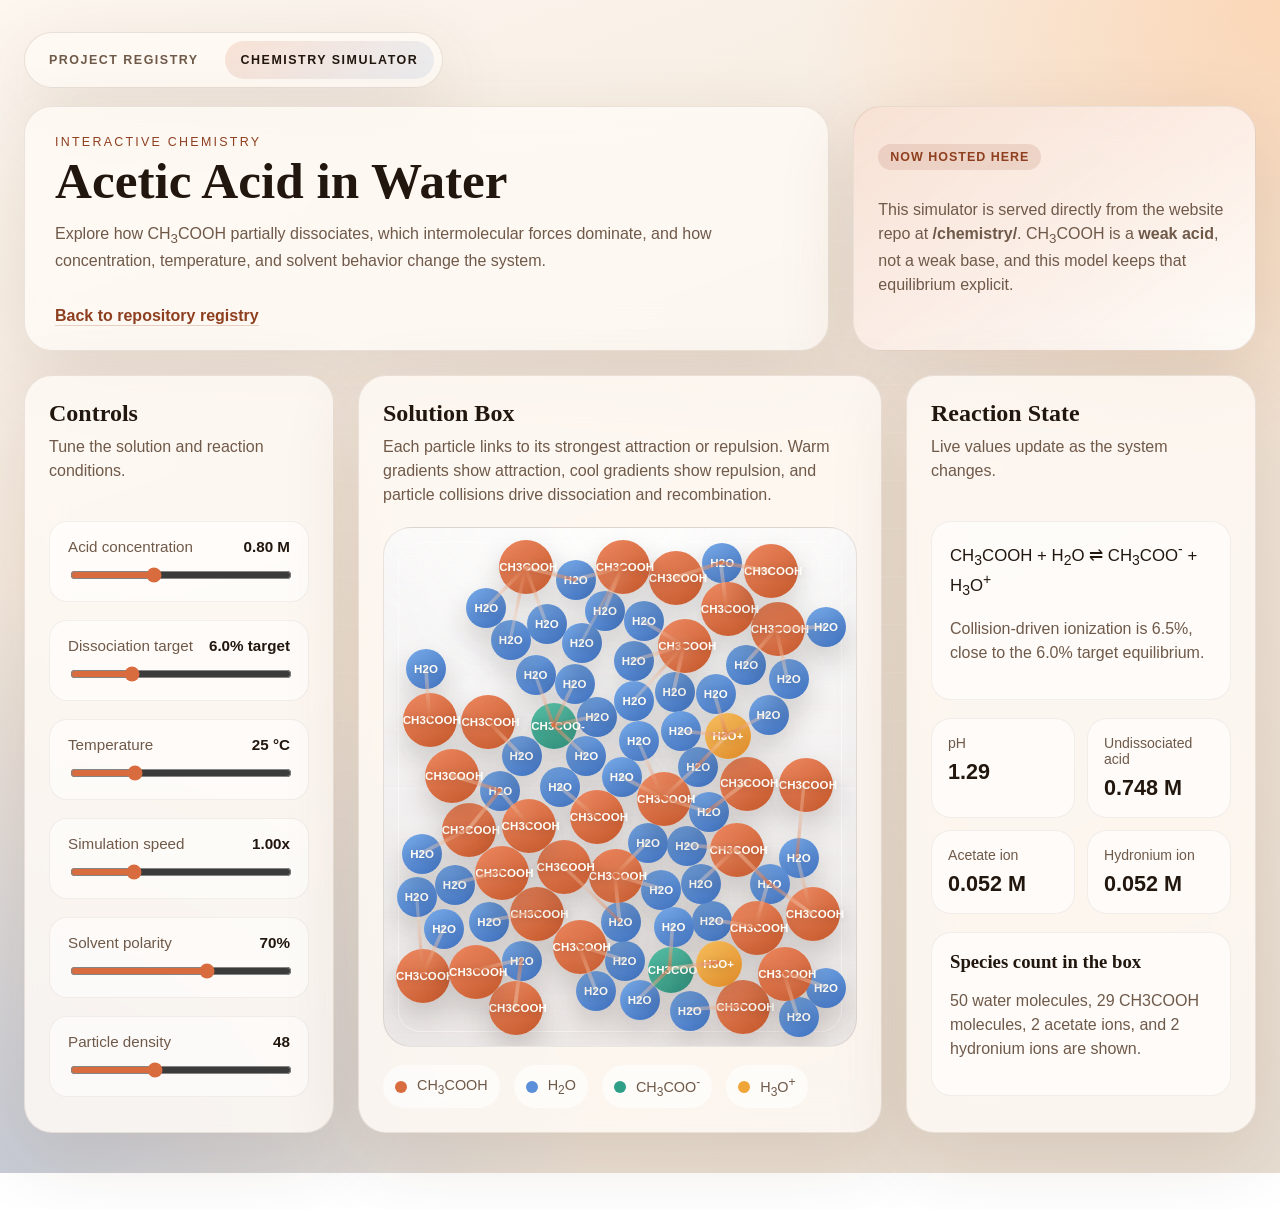
==== chemistry/index.html @ e1f343d8 "Add chemistry simulator tab and static route" ====
<!DOCTYPE html>
<html lang="en">
  <head>
    <meta charset="UTF-8" />
    <meta name="viewport" content="width=device-width, initial-scale=1.0" />
    <title>Grammercy Chemistry Simulator</title>
    <meta
      name="description"
      content="Interactive acetic-acid chemistry simulator served from the Grammercy site."
    />
    <link rel="stylesheet" href="./styles.css" />
  </head>
  <body>
    <div class="app-shell">
      <nav class="site-tabs" aria-label="Site sections">
        <a class="site-tab" href="../">Project Registry</a>
        <a class="site-tab is-active" href="./" aria-current="page">Chemistry Simulator</a>
      </nav>

      <header class="hero">
        <div class="hero-copy">
          <p class="eyebrow">Interactive Chemistry</p>
          <h1>Acetic Acid in Water</h1>
          <p class="lede">
            Explore how CH<sub>3</sub>COOH partially dissociates, which
            intermolecular forces dominate, and how concentration, temperature,
            and solvent behavior change the system.
          </p>
          <a class="hero-link" href="../#projects">Back to repository registry</a>
        </div>
        <div class="hero-note">
          <span class="note-label">Now hosted here</span>
          <p>
            This simulator is served directly from the website repo at
            <strong>/chemistry/</strong>. CH<sub>3</sub>COOH is a
            <strong>weak acid</strong>, not a weak base, and this model keeps
            that equilibrium explicit.
          </p>
        </div>
      </header>

      <main class="dashboard">
        <section class="panel controls">
          <div class="panel-heading">
            <h2>Controls</h2>
            <p>Tune the solution and reaction conditions.</p>
          </div>

          <label class="control">
            <span class="control-top">
              <span>Acid concentration</span>
              <strong id="concentration-value">0.80 M</strong>
            </span>
            <input
              id="concentration"
              type="range"
              min="0.1"
              max="2.0"
              step="0.05"
              value="0.8"
            />
          </label>

          <label class="control">
            <span class="control-top">
              <span>Dissociation target</span>
              <strong id="dissociation-value">6.0% target</strong>
            </span>
            <input
              id="dissociation"
              type="range"
              min="1"
              max="20"
              step="0.5"
              value="6"
            />
          </label>

          <label class="control">
            <span class="control-top">
              <span>Temperature</span>
              <strong id="temperature-value">25 °C</strong>
            </span>
            <input
              id="temperature"
              type="range"
              min="0"
              max="90"
              step="1"
              value="25"
            />
          </label>

          <label class="control">
            <span class="control-top">
              <span>Simulation speed</span>
              <strong id="speed-value">1.0x</strong>
            </span>
            <input
              id="speed"
              type="range"
              min="0.25"
              max="3"
              step="0.05"
              value="1"
            />
          </label>

          <label class="control">
            <span class="control-top">
              <span>Solvent polarity</span>
              <strong id="polarity-value">70%</strong>
            </span>
            <input
              id="polarity"
              type="range"
              min="20"
              max="100"
              step="1"
              value="70"
            />
          </label>

          <label class="control">
            <span class="control-top">
              <span>Particle density</span>
              <strong id="density-value">48</strong>
            </span>
            <input
              id="density"
              type="range"
              min="24"
              max="88"
              step="1"
              value="48"
            />
          </label>
        </section>

        <section class="panel stage-panel">
          <div class="panel-heading">
            <h2>Solution Box</h2>
            <p>
              Each particle links to its strongest attraction or repulsion.
              Warm gradients show attraction, cool gradients show repulsion,
              and particle collisions drive dissociation and recombination.
            </p>
          </div>

          <div class="reaction-stage">
            <svg
              id="force-overlay"
              class="force-overlay"
              viewBox="0 0 800 520"
              preserveAspectRatio="none"
              aria-hidden="true"
            ></svg>
            <div id="particle-layer" class="particle-layer"></div>
          </div>

          <div class="legend">
            <div class="legend-item">
              <span class="swatch acid"></span>
              <span>CH<sub>3</sub>COOH</span>
            </div>
            <div class="legend-item">
              <span class="swatch water"></span>
              <span>H<sub>2</sub>O</span>
            </div>
            <div class="legend-item">
              <span class="swatch acetate"></span>
              <span>CH<sub>3</sub>COO<sup>-</sup></span>
            </div>
            <div class="legend-item">
              <span class="swatch hydronium"></span>
              <span>H<sub>3</sub>O<sup>+</sup></span>
            </div>
          </div>
        </section>

        <section class="panel metrics">
          <div class="panel-heading">
            <h2>Reaction State</h2>
            <p>Live values update as the system changes.</p>
          </div>

          <div class="equation-card">
            <p class="equation">
              CH<sub>3</sub>COOH + H<sub>2</sub>O ⇌ CH<sub>3</sub>COO<sup>-</sup> + H<sub>3</sub>O<sup>+</sup>
            </p>
            <p id="equilibrium-caption" class="equilibrium-caption">
              Partial dissociation keeps the equilibrium left-favored.
            </p>
          </div>

          <div class="metric-grid">
            <article class="metric-card">
              <span class="metric-label">pH</span>
              <strong id="ph-value">2.32</strong>
            </article>
            <article class="metric-card">
              <span class="metric-label">Undissociated acid</span>
              <strong id="acid-remaining">0.752 M</strong>
            </article>
            <article class="metric-card">
              <span class="metric-label">Acetate ion</span>
              <strong id="acetate-value">0.048 M</strong>
            </article>
            <article class="metric-card">
              <span class="metric-label">Hydronium ion</span>
              <strong id="hydronium-value">0.048 M</strong>
            </article>
          </div>

          <div class="species-breakdown">
            <h3>Species count in the box</h3>
            <p id="species-counts">
              45 water molecules, 3 acetate ions, 3 hydronium ions, 45 neutral
              acetic acid molecules.
            </p>
          </div>
        </section>
      </main>
    </div>

    <script src="./app.js"></script>
  </body>
</html>
---- chemistry/styles.css ----
:root {
  --bg: #f6efe5;
  --panel: rgba(255, 251, 246, 0.82);
  --panel-border: rgba(100, 71, 46, 0.12);
  --ink: #22170f;
  --muted: #6f5949;
  --accent: #d86c3f;
  --accent-deep: #8e3f1f;
  --water: #5c8fd9;
  --water-deep: #28539a;
  --acetate: #2f9f88;
  --hydronium: #f0a539;
  --shadow: 0 24px 80px rgba(71, 40, 16, 0.12);
}

* {
  box-sizing: border-box;
}

body {
  margin: 0;
  min-height: 100vh;
  font-family: "Trebuchet MS", "Gill Sans", "Avenir Next", sans-serif;
  color: var(--ink);
  background:
    radial-gradient(circle at top right, rgba(255, 194, 141, 0.5), transparent 28%),
    radial-gradient(circle at bottom left, rgba(92, 143, 217, 0.26), transparent 34%),
    linear-gradient(160deg, #fdf7f0 0%, #f2e5d8 47%, #e7ddd1 100%);
}

body::before {
  content: "";
  position: fixed;
  inset: 0;
  background-image:
    linear-gradient(rgba(255, 255, 255, 0.12) 1px, transparent 1px),
    linear-gradient(90deg, rgba(255, 255, 255, 0.08) 1px, transparent 1px);
  background-size: 48px 48px;
  pointer-events: none;
  mask-image: radial-gradient(circle at center, black 35%, transparent 90%);
}

.app-shell {
  position: relative;
  z-index: 1;
  max-width: 1500px;
  margin: 0 auto;
  padding: 32px 24px 40px;
}

.site-tabs {
  display: inline-flex;
  gap: 10px;
  margin-bottom: 18px;
  padding: 8px;
  border-radius: 999px;
  border: 1px solid rgba(100, 71, 46, 0.14);
  background: rgba(255, 251, 246, 0.7);
  backdrop-filter: blur(18px);
  box-shadow: var(--shadow);
}

.site-tab {
  padding: 12px 16px;
  border-radius: 999px;
  color: var(--muted);
  text-decoration: none;
  font-size: 0.78rem;
  font-weight: 700;
  letter-spacing: 0.12em;
  text-transform: uppercase;
  transition: background 160ms ease, color 160ms ease, transform 160ms ease;
}

.site-tab:hover,
.site-tab:focus-visible {
  color: var(--ink);
  transform: translateY(-1px);
}

.site-tab.is-active {
  background: linear-gradient(135deg, rgba(216, 108, 63, 0.16), rgba(92, 143, 217, 0.12));
  color: var(--ink);
}

.hero {
  display: grid;
  grid-template-columns: 2fr 1fr;
  gap: 24px;
  align-items: stretch;
  margin-bottom: 24px;
}

.hero-copy,
.hero-note,
.panel {
  background: var(--panel);
  backdrop-filter: blur(18px);
  border: 1px solid var(--panel-border);
  border-radius: 28px;
  box-shadow: var(--shadow);
}

.hero-copy {
  padding: 28px 30px 24px;
}

.hero-link {
  display: inline-flex;
  margin-top: 18px;
  color: var(--accent-deep);
  font-weight: 700;
  text-decoration: none;
  border-bottom: 1px solid rgba(142, 63, 31, 0.22);
}

.eyebrow {
  margin: 0 0 8px;
  text-transform: uppercase;
  letter-spacing: 0.18em;
  font-size: 0.78rem;
  color: var(--accent-deep);
}

.hero h1,
.panel-heading h2,
.species-breakdown h3 {
  margin: 0;
  font-family: Georgia, "Iowan Old Style", "Times New Roman", serif;
  font-weight: 700;
}

.hero h1 {
  font-size: clamp(2.6rem, 4vw, 4.2rem);
  line-height: 0.95;
}

.lede,
.hero-note p,
.panel-heading p,
.species-breakdown p,
.equilibrium-caption {
  color: var(--muted);
  line-height: 1.5;
}

.hero-note {
  padding: 24px;
  display: flex;
  flex-direction: column;
  justify-content: center;
  background:
    linear-gradient(145deg, rgba(216, 108, 63, 0.16), rgba(255, 255, 255, 0.55)),
    var(--panel);
}

.note-label {
  display: inline-flex;
  width: fit-content;
  margin-bottom: 12px;
  padding: 6px 12px;
  border-radius: 999px;
  background: rgba(142, 63, 31, 0.12);
  color: var(--accent-deep);
  font-size: 0.78rem;
  font-weight: 700;
  letter-spacing: 0.08em;
  text-transform: uppercase;
}

.dashboard {
  display: grid;
  grid-template-columns: 310px minmax(0, 1fr) 350px;
  gap: 24px;
}

.panel {
  padding: 24px;
}

.panel-heading {
  margin-bottom: 20px;
}

.panel-heading p {
  margin: 8px 0 0;
}

.controls {
  display: flex;
  flex-direction: column;
  gap: 18px;
}

.control {
  display: grid;
  gap: 10px;
  padding: 16px 18px;
  border-radius: 18px;
  background: rgba(255, 255, 255, 0.58);
  border: 1px solid rgba(100, 71, 46, 0.08);
}

.control-top {
  display: flex;
  justify-content: space-between;
  gap: 16px;
  color: var(--muted);
  font-size: 0.95rem;
}

.control strong {
  color: var(--ink);
  font-size: 0.95rem;
}

input[type="range"] {
  width: 100%;
  accent-color: var(--accent);
}

.stage-panel {
  display: flex;
  flex-direction: column;
}

.reaction-stage {
  position: relative;
  flex: 1;
  min-height: 520px;
  overflow: hidden;
  border-radius: 28px;
  background:
    linear-gradient(180deg, rgba(255, 255, 255, 0.58), rgba(167, 195, 227, 0.16)),
    radial-gradient(circle at top center, rgba(255, 255, 255, 0.7), transparent 45%),
    linear-gradient(180deg, rgba(92, 143, 217, 0.07), rgba(216, 108, 63, 0.05));
  border: 1px solid rgba(100, 71, 46, 0.12);
}

.reaction-stage::before {
  content: "";
  position: absolute;
  inset: 14px;
  border-radius: 22px;
  border: 1px solid rgba(255, 255, 255, 0.5);
  pointer-events: none;
}

.force-overlay,
.particle-layer {
  position: absolute;
  inset: 0;
}

.force-overlay {
  z-index: 3;
  pointer-events: none;
}

.particle-layer {
  z-index: 2;
}

.particle {
  position: absolute;
  display: grid;
  place-items: center;
  border-radius: 999px;
  color: #fffdf8;
  text-align: center;
  transform: translate(-50%, -50%);
  box-shadow: 0 14px 28px rgba(34, 23, 15, 0.18);
  transition:
    left 0.2s linear,
    top 0.2s linear,
    width 0.2s ease,
    height 0.2s ease,
    opacity 0.3s ease;
}

.particle span {
  font-size: 0.72rem;
  font-weight: 700;
  letter-spacing: 0.01em;
  line-height: 1.05;
  text-shadow: 0 1px 8px rgba(0, 0, 0, 0.18);
}

.particle.acid {
  background: linear-gradient(145deg, #ee8860, #c4572b);
}

.particle.water {
  background: linear-gradient(145deg, #78abe9, #3f70be);
}

.particle.acetate {
  background: linear-gradient(145deg, #54bea5, #2c8975);
}

.particle.hydronium {
  background: linear-gradient(145deg, #f7be59, #dd8928);
}

.legend {
  display: flex;
  flex-wrap: wrap;
  gap: 14px;
  margin-top: 18px;
}

.legend-item {
  display: inline-flex;
  align-items: center;
  gap: 10px;
  padding: 10px 12px;
  border-radius: 999px;
  background: rgba(255, 255, 255, 0.58);
  color: var(--muted);
  font-size: 0.9rem;
}

.swatch {
  width: 12px;
  height: 12px;
  border-radius: 50%;
}

.swatch.acid {
  background: var(--accent);
}

.swatch.water {
  background: var(--water);
}

.swatch.acetate {
  background: var(--acetate);
}

.swatch.hydronium {
  background: var(--hydronium);
}

.metrics {
  display: flex;
  flex-direction: column;
  gap: 18px;
}

.equation-card,
.metric-card,
.species-breakdown {
  border-radius: 20px;
  background: rgba(255, 255, 255, 0.62);
  border: 1px solid rgba(100, 71, 46, 0.08);
}

.equation-card {
  padding: 18px;
}

.equation {
  margin: 0 0 10px;
  font-size: 1.05rem;
  line-height: 1.4;
}

.metric-grid {
  display: grid;
  grid-template-columns: repeat(2, minmax(0, 1fr));
  gap: 12px;
}

.metric-card {
  padding: 16px;
}

.metric-label {
  display: block;
  margin-bottom: 8px;
  color: var(--muted);
  font-size: 0.88rem;
}

.metric-card strong {
  font-size: 1.35rem;
}

.species-breakdown {
  padding: 18px;
}

.force-link {
  stroke-linecap: round;
  fill: none;
  filter: drop-shadow(0 0 10px rgba(255, 255, 255, 0.35));
}

.force-link.attraction {
  mix-blend-mode: normal;
}

.force-link.repulsion {
  mix-blend-mode: normal;
}

@media (max-width: 1180px) {
  .dashboard {
    grid-template-columns: 1fr;
  }

  .reaction-stage {
    min-height: 460px;
  }
}

@media (max-width: 860px) {
  .app-shell {
    padding: 18px 14px 24px;
  }

  .site-tabs {
    width: 100%;
    display: grid;
    grid-template-columns: 1fr 1fr;
  }

  .site-tab {
    text-align: center;
  }

  .hero {
    grid-template-columns: 1fr;
  }

  .hero-copy,
  .hero-note,
  .panel {
    border-radius: 22px;
  }

  .reaction-stage {
    min-height: 400px;
  }

  .metric-grid {
    grid-template-columns: 1fr;
  }
}
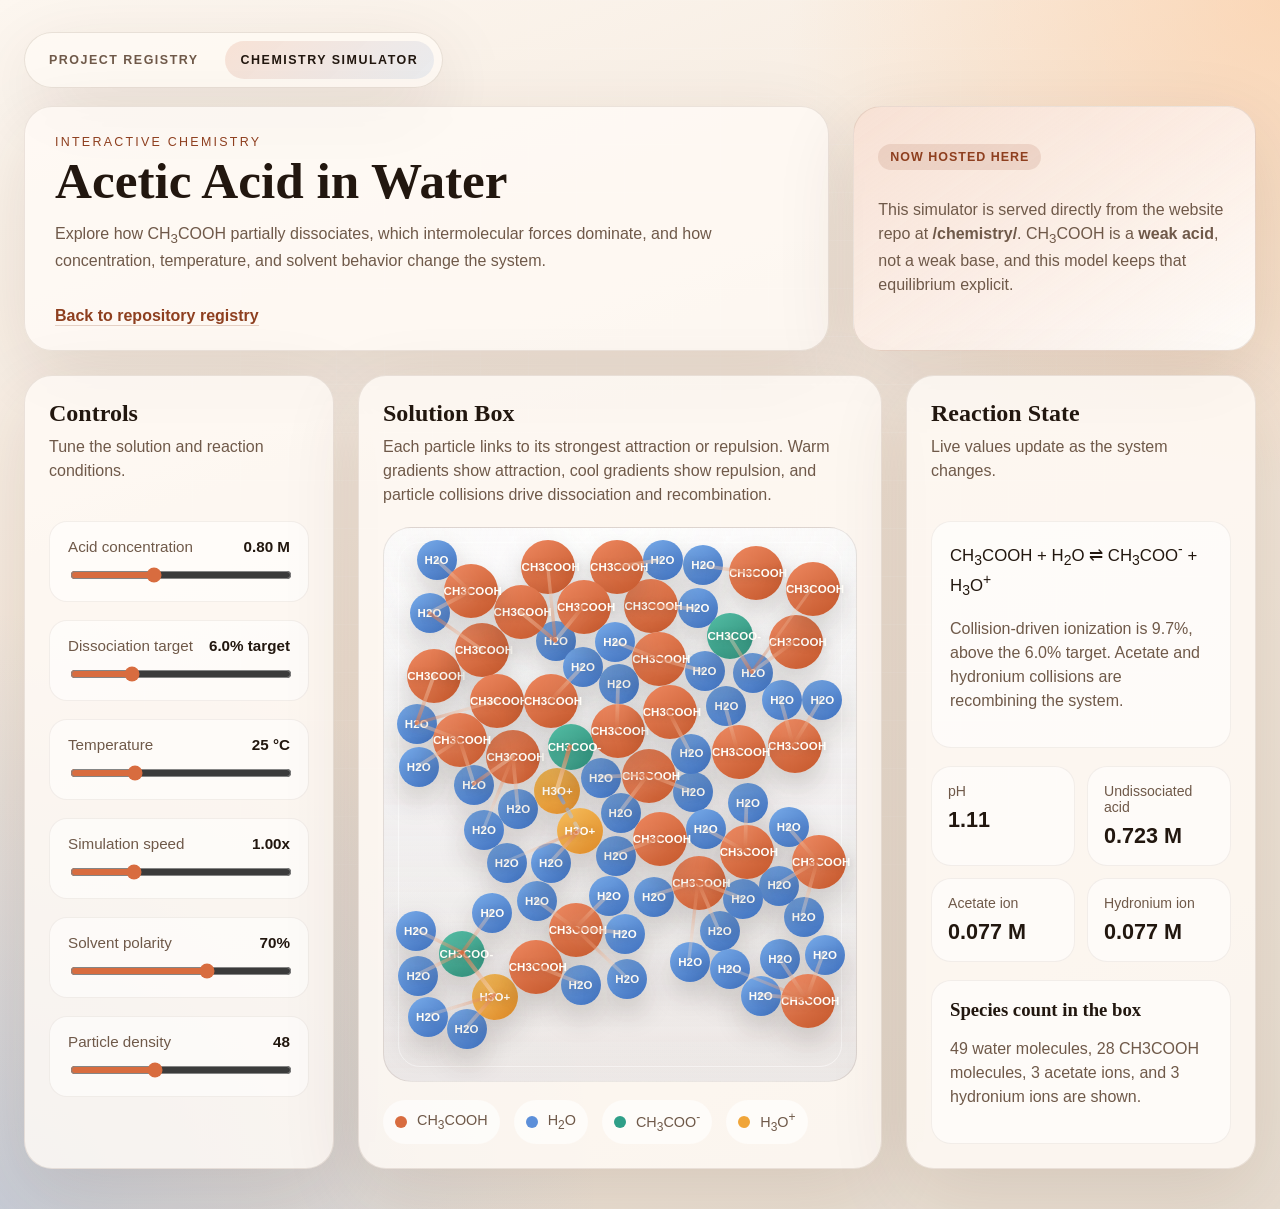
==== commit 68cfd63d: "added animation" ====
--- a/chemistry/index.html
+++ b/chemistry/index.html
@@ -11,7 +11,7 @@
     <link rel="stylesheet" href="./styles.css" />
   </head>
   <body>
-    <div class="app-shell">
+    <div class="app-shell" data-transition-shell>
       <nav class="site-tabs" aria-label="Site sections">
         <a class="site-tab" href="../">Project Registry</a>
         <a class="site-tab is-active" href="./" aria-current="page">Chemistry Simulator</a>
@@ -223,6 +223,7 @@
       </main>
     </div>
 
+    <script src="../page-transition.js"></script>
     <script src="./app.js"></script>
   </body>
 </html>
--- a/chemistry/styles.css
+++ b/chemistry/styles.css
@@ -20,6 +20,7 @@
 body {
   margin: 0;
   min-height: 100vh;
+  overflow-x: hidden;
   font-family: "Trebuchet MS", "Gill Sans", "Avenir Next", sans-serif;
   color: var(--ink);
   background:
@@ -46,6 +47,28 @@
   max-width: 1500px;
   margin: 0 auto;
   padding: 32px 24px 40px;
+}
+
+[data-transition-shell] {
+  will-change: transform, opacity, filter;
+}
+
+body.is-entering-from-chemistry [data-transition-shell] {
+  animation: slide-in-from-left 480ms cubic-bezier(0.22, 1, 0.36, 1) both;
+}
+
+body.is-entering-from-home [data-transition-shell] {
+  animation: slide-in-from-right 480ms cubic-bezier(0.22, 1, 0.36, 1) both;
+}
+
+body.is-leaving-to-chemistry [data-transition-shell] {
+  animation: slide-out-to-left 360ms cubic-bezier(0.55, 0, 0.7, 1) both;
+  pointer-events: none;
+}
+
+body.is-leaving-to-home [data-transition-shell] {
+  animation: slide-out-to-right 360ms cubic-bezier(0.55, 0, 0.7, 1) both;
+  pointer-events: none;
 }
 
 .site-tabs {
@@ -405,6 +428,65 @@
   mix-blend-mode: normal;
 }
 
+@keyframes slide-in-from-right {
+  from {
+    opacity: 0.22;
+    transform: translateX(72px);
+    filter: blur(10px);
+  }
+  to {
+    opacity: 1;
+    transform: translateX(0);
+    filter: blur(0);
+  }
+}
+
+@keyframes slide-in-from-left {
+  from {
+    opacity: 0.22;
+    transform: translateX(-72px);
+    filter: blur(10px);
+  }
+  to {
+    opacity: 1;
+    transform: translateX(0);
+    filter: blur(0);
+  }
+}
+
+@keyframes slide-out-to-left {
+  from {
+    opacity: 1;
+    transform: translateX(0);
+    filter: blur(0);
+  }
+  to {
+    opacity: 0.18;
+    transform: translateX(-88px);
+    filter: blur(10px);
+  }
+}
+
+@keyframes slide-out-to-right {
+  from {
+    opacity: 1;
+    transform: translateX(0);
+    filter: blur(0);
+  }
+  to {
+    opacity: 0.18;
+    transform: translateX(88px);
+    filter: blur(10px);
+  }
+}
+
+@media (prefers-reduced-motion: reduce) {
+  [data-transition-shell] {
+    animation: none !important;
+    transition: none !important;
+  }
+}
+
 @media (max-width: 1180px) {
   .dashboard {
     grid-template-columns: 1fr;
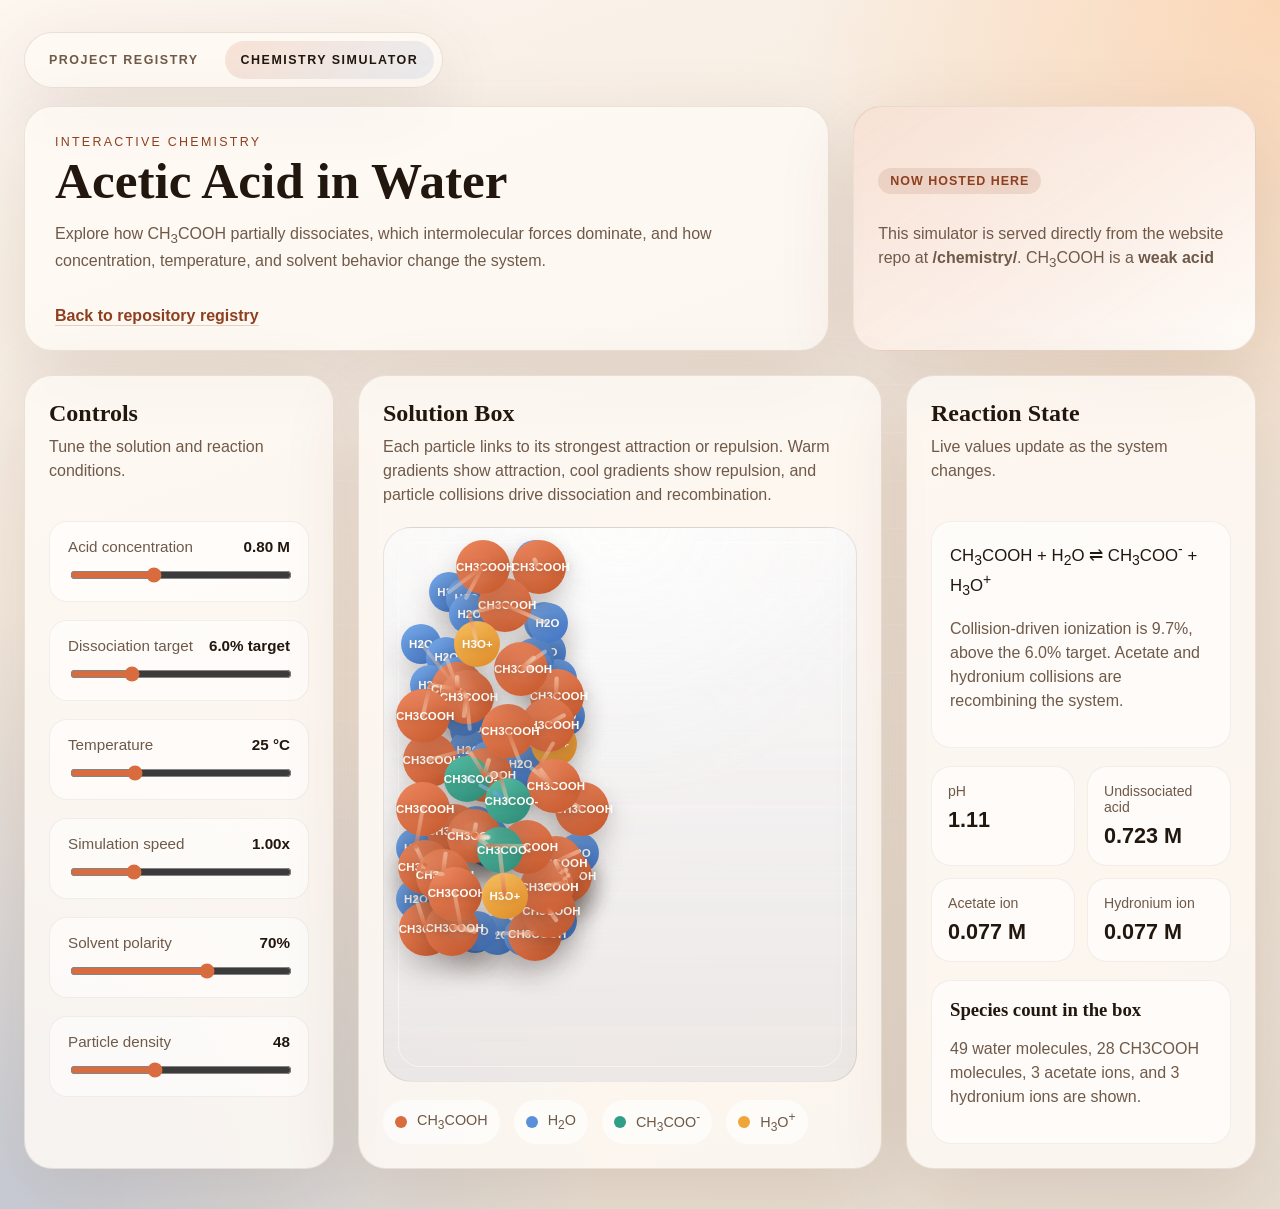
==== commit 410732af: "fixed sum text" ====
--- a/chemistry/index.html
+++ b/chemistry/index.html
@@ -33,8 +33,7 @@
           <p>
             This simulator is served directly from the website repo at
             <strong>/chemistry/</strong>. CH<sub>3</sub>COOH is a
-            <strong>weak acid</strong>, not a weak base, and this model keeps
-            that equilibrium explicit.
+            <strong>weak acid</strong>
           </p>
         </div>
       </header>
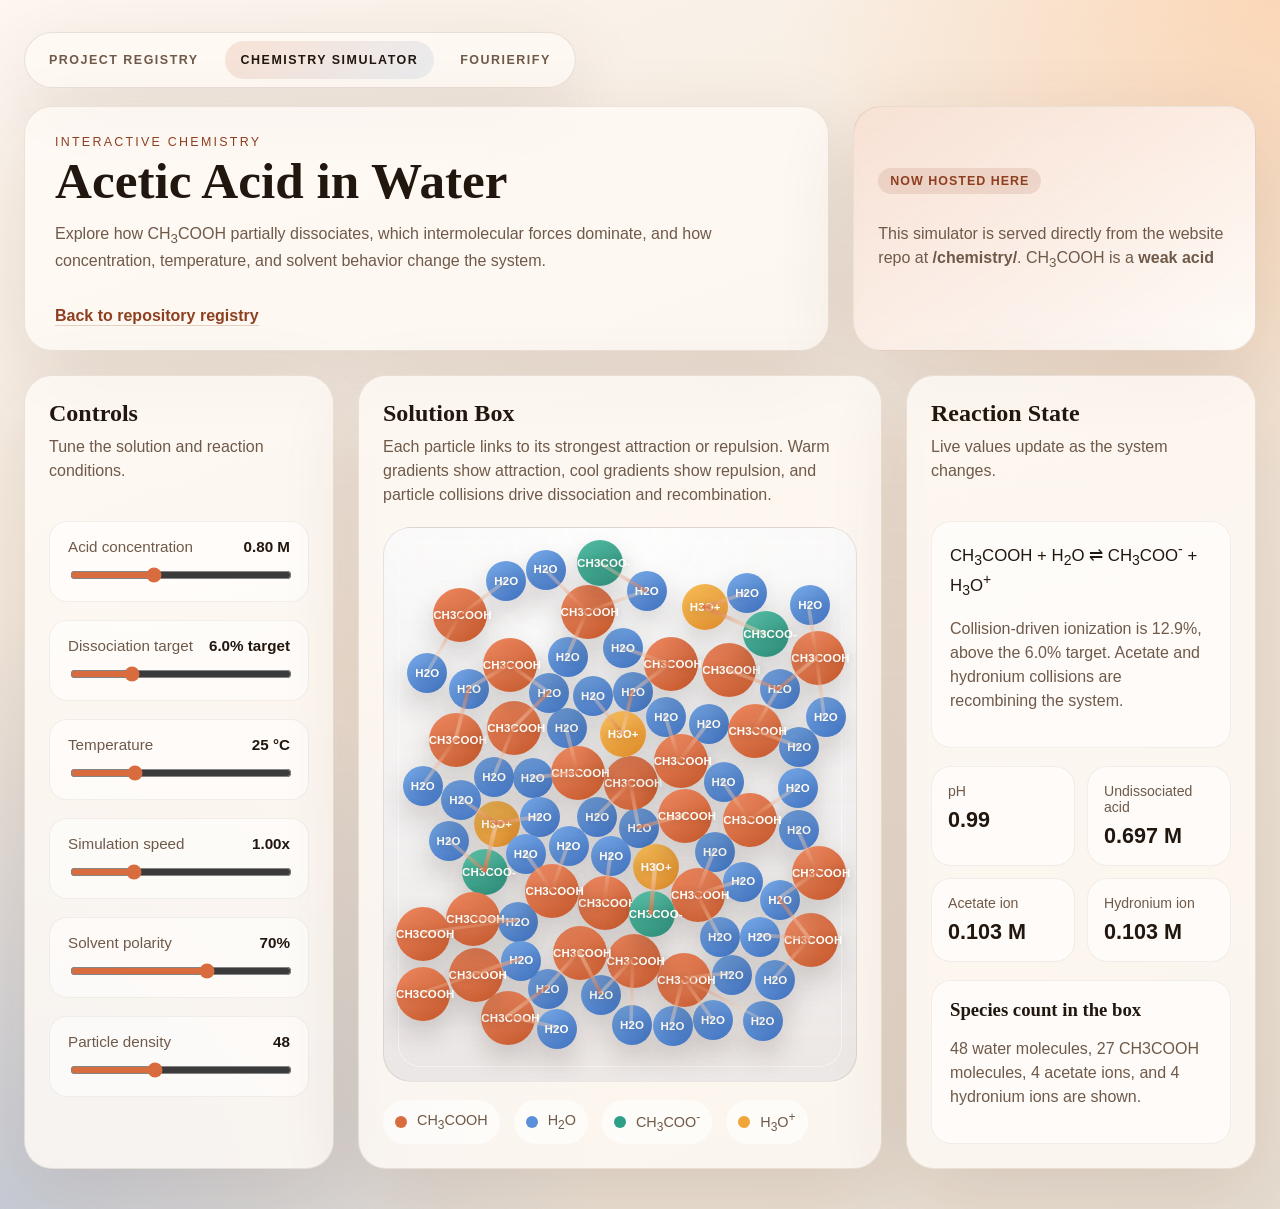
==== commit a3431118: "added tab" ====
--- a/chemistry/index.html
+++ b/chemistry/index.html
@@ -15,6 +15,7 @@
       <nav class="site-tabs" aria-label="Site sections">
         <a class="site-tab" href="../">Project Registry</a>
         <a class="site-tab is-active" href="./" aria-current="page">Chemistry Simulator</a>
+        <a class="site-tab" href="../fourierify/">Fourierify</a>
       </nav>
 
       <header class="hero">
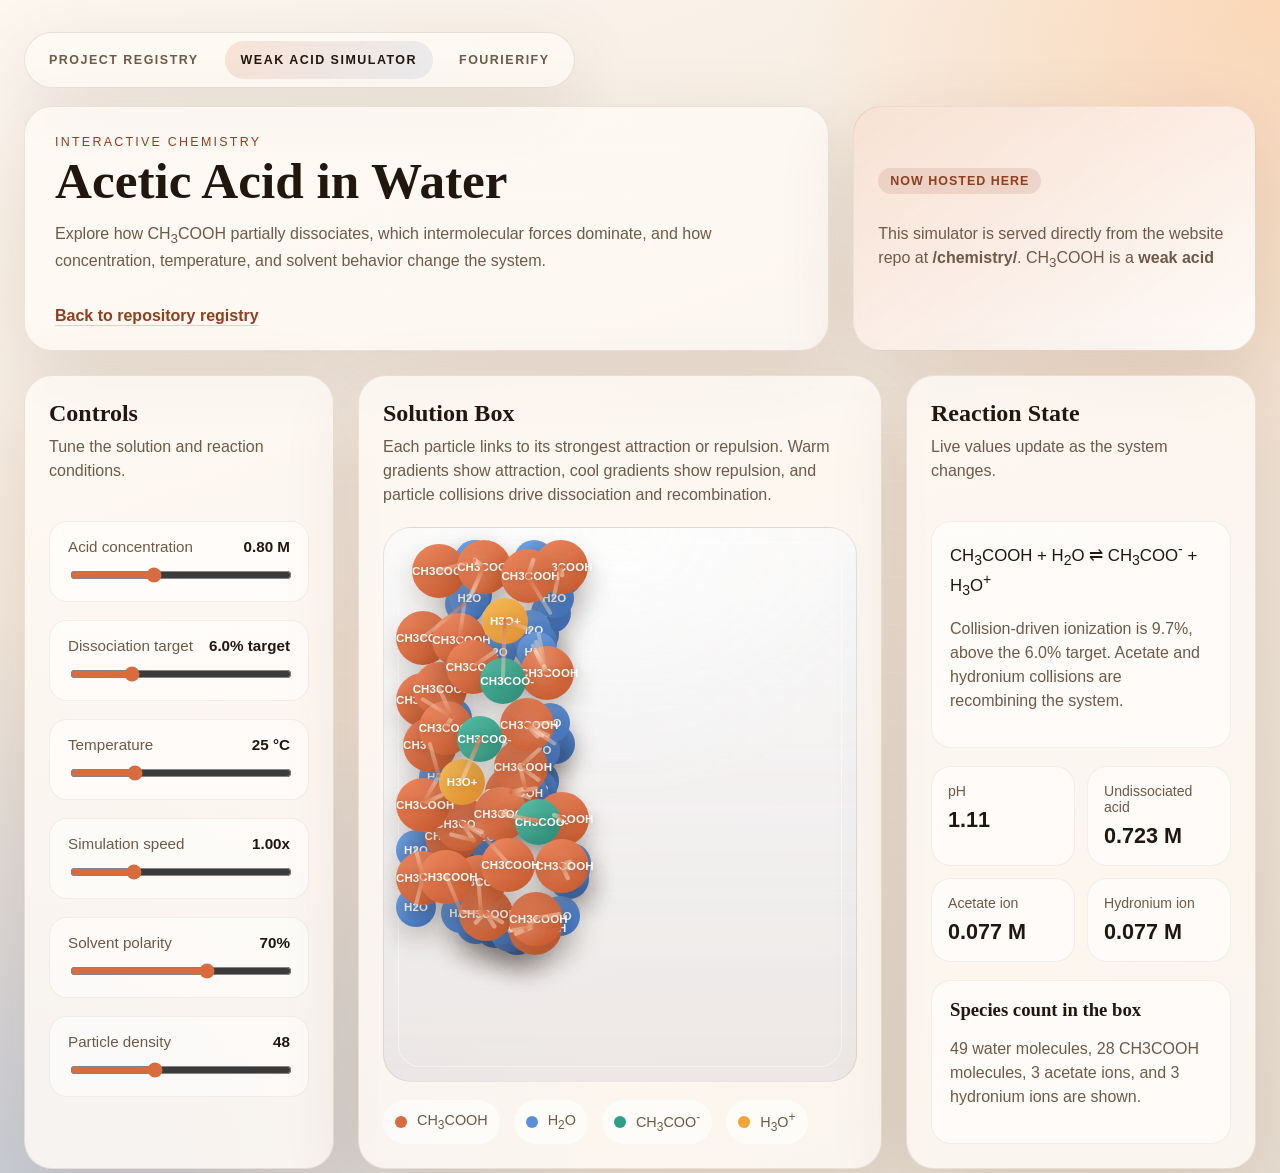
==== commit 8e1feb0c: "renamed to weak acid simulator" ====
--- a/chemistry/index.html
+++ b/chemistry/index.html
@@ -3,10 +3,10 @@
   <head>
     <meta charset="UTF-8" />
     <meta name="viewport" content="width=device-width, initial-scale=1.0" />
-    <title>Grammercy Chemistry Simulator</title>
+    <title>Grammercy Weak Acid Simulator</title>
     <meta
       name="description"
-      content="Interactive acetic-acid chemistry simulator served from the Grammercy site."
+      content="Interactive weak acid simulator for acetic acid served from the Grammercy site."
     />
     <link rel="stylesheet" href="./styles.css" />
   </head>
@@ -14,7 +14,7 @@
     <div class="app-shell" data-transition-shell>
       <nav class="site-tabs" aria-label="Site sections">
         <a class="site-tab" href="../">Project Registry</a>
-        <a class="site-tab is-active" href="./" aria-current="page">Chemistry Simulator</a>
+        <a class="site-tab is-active" href="./" aria-current="page">Weak Acid Simulator</a>
         <a class="site-tab" href="../fourierify/">Fourierify</a>
       </nav>
 
--- a/chemistry/styles.css
+++ b/chemistry/styles.css
@@ -53,21 +53,20 @@
   will-change: transform, opacity, filter;
 }
 
-body.is-entering-from-chemistry [data-transition-shell] {
-  animation: slide-in-from-left 480ms cubic-bezier(0.22, 1, 0.36, 1) both;
-}
-
-body.is-entering-from-home [data-transition-shell] {
-  animation: slide-in-from-right 480ms cubic-bezier(0.22, 1, 0.36, 1) both;
-}
-
-body.is-leaving-to-chemistry [data-transition-shell] {
-  animation: slide-out-to-left 360ms cubic-bezier(0.55, 0, 0.7, 1) both;
-  pointer-events: none;
-}
-
-body.is-leaving-to-home [data-transition-shell] {
-  animation: slide-out-to-right 360ms cubic-bezier(0.55, 0, 0.7, 1) both;
+body.is-entering-from-chemistry [data-transition-shell],
+body.is-entering-backward [data-transition-shell],
+body.is-entering-from-home [data-transition-shell],
+body.is-entering-forward [data-transition-shell],
+body.is-entering-zoom [data-transition-shell] {
+  animation: page-zoom-in 420ms cubic-bezier(0.22, 1, 0.36, 1) both;
+}
+
+body.is-leaving-to-chemistry [data-transition-shell],
+body.is-leaving-forward [data-transition-shell],
+body.is-leaving-to-home [data-transition-shell],
+body.is-leaving-backward [data-transition-shell],
+body.is-leaving-zoom [data-transition-shell] {
+  animation: page-zoom-out 320ms cubic-bezier(0.55, 0, 0.7, 1) both;
   pointer-events: none;
 }
 
@@ -428,55 +427,29 @@
   mix-blend-mode: normal;
 }
 
-@keyframes slide-in-from-right {
+@keyframes page-zoom-in {
   from {
-    opacity: 0.22;
-    transform: translateX(72px);
-    filter: blur(10px);
+    opacity: 0.2;
+    transform: scale(0.94);
+    filter: blur(8px);
   }
   to {
     opacity: 1;
-    transform: translateX(0);
+    transform: scale(1);
     filter: blur(0);
   }
 }
 
-@keyframes slide-in-from-left {
-  from {
-    opacity: 0.22;
-    transform: translateX(-72px);
-    filter: blur(10px);
-  }
-  to {
-    opacity: 1;
-    transform: translateX(0);
-    filter: blur(0);
-  }
-}
-
-@keyframes slide-out-to-left {
+@keyframes page-zoom-out {
   from {
     opacity: 1;
-    transform: translateX(0);
+    transform: scale(1);
     filter: blur(0);
   }
   to {
-    opacity: 0.18;
-    transform: translateX(-88px);
-    filter: blur(10px);
-  }
-}
-
-@keyframes slide-out-to-right {
-  from {
-    opacity: 1;
-    transform: translateX(0);
-    filter: blur(0);
-  }
-  to {
-    opacity: 0.18;
-    transform: translateX(88px);
-    filter: blur(10px);
+    opacity: 0.16;
+    transform: scale(1.06);
+    filter: blur(8px);
   }
 }
 
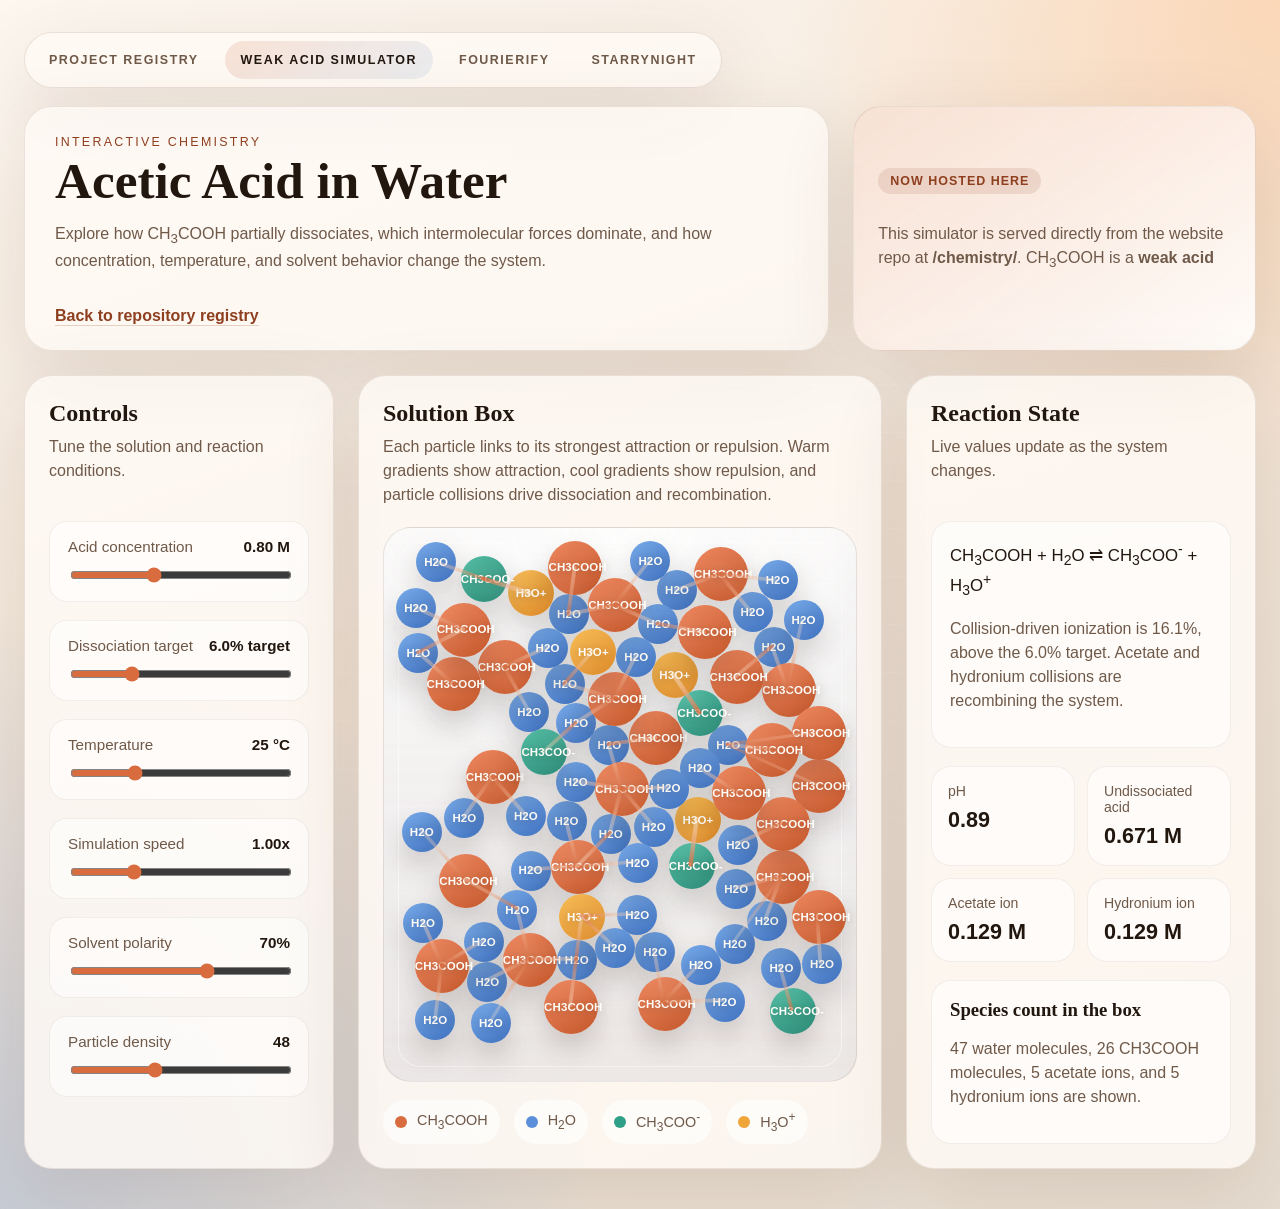
==== commit 12949cdf: "Add Starrynight featured page and registry links" ====
--- a/chemistry/index.html
+++ b/chemistry/index.html
@@ -16,6 +16,7 @@
         <a class="site-tab" href="../">Project Registry</a>
         <a class="site-tab is-active" href="./" aria-current="page">Weak Acid Simulator</a>
         <a class="site-tab" href="../fourierify/">Fourierify</a>
+        <a class="site-tab" href="../starrynight/">Starrynight</a>
       </nav>
 
       <header class="hero">
